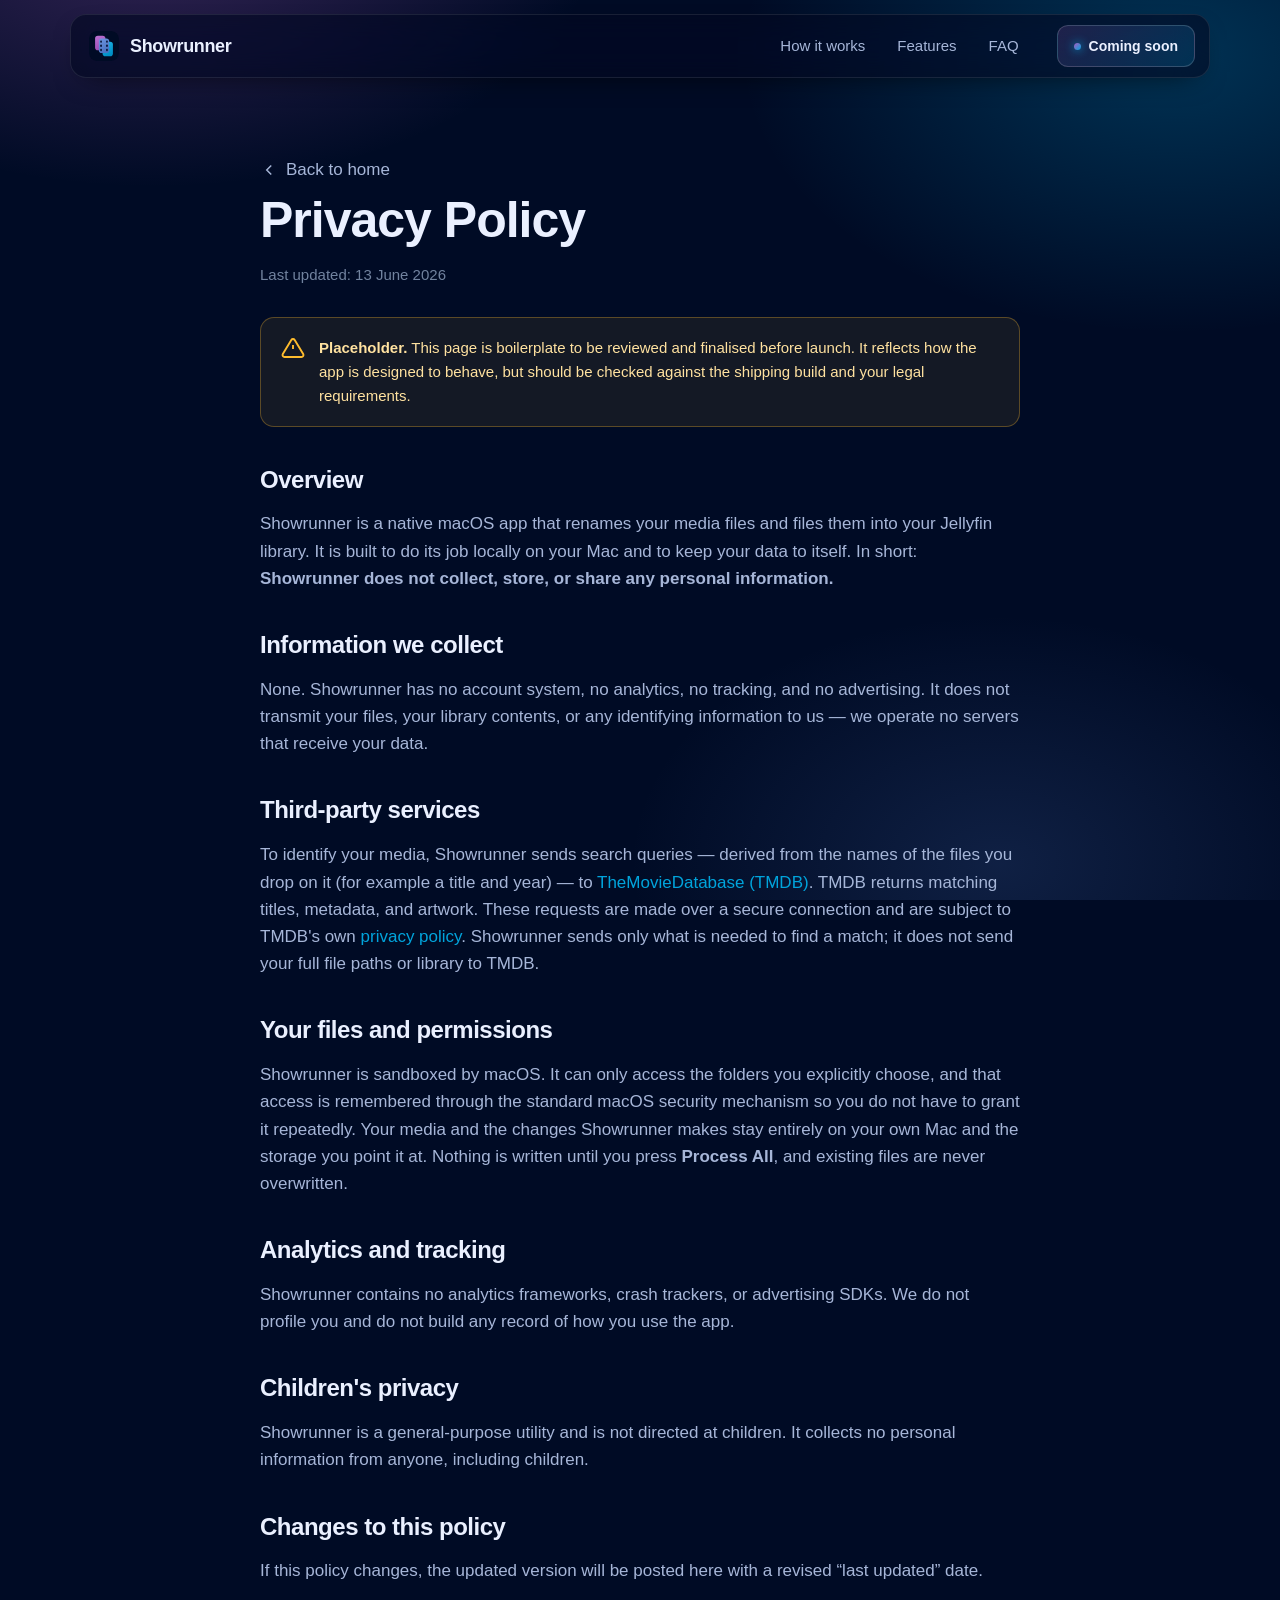
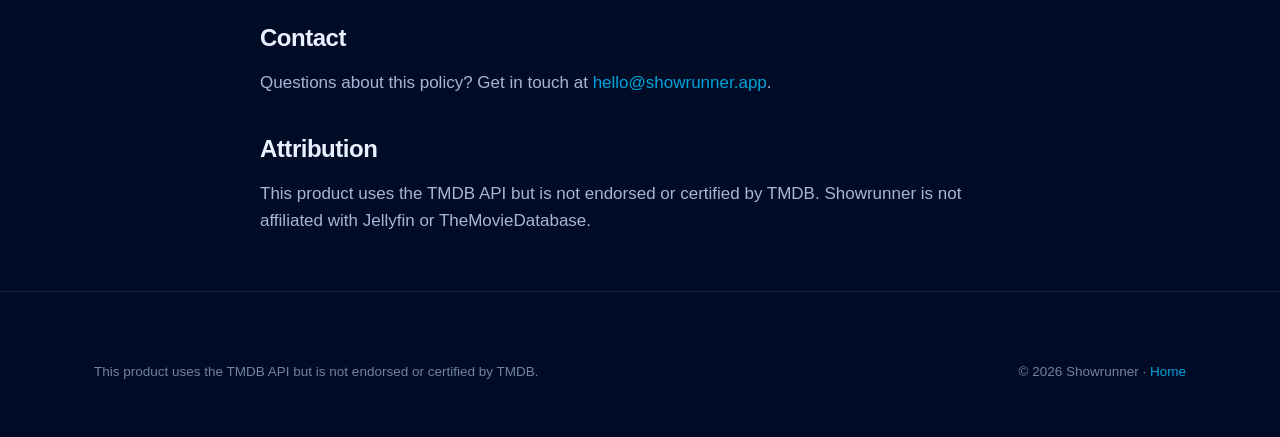
==== privacy.html @ 33395ade "Initial llm output. Full of em dashes and bad copy, but style is good." ====
<!DOCTYPE html>
<html lang="en">
<head>
  <meta charset="UTF-8">
  <meta name="viewport" content="width=device-width, initial-scale=1">
  <title>Privacy Policy — Showrunner</title>
  <meta name="description" content="Showrunner's privacy policy. Showrunner collects no personal data; it sends search queries derived from your filenames to TheMovieDatabase to find matches.">
  <meta name="theme-color" content="#000B25">
  <meta name="robots" content="noindex">
  <link rel="icon" href="assets/favicon.svg" type="image/svg+xml">
  <link rel="stylesheet" href="styles.css">
</head>
<body>

  <!-- ===================== NAV ===================== -->
  <div class="nav-wrap">
    <nav class="nav container" aria-label="Primary">
      <a class="brand" href="index.html"><img src="assets/favicon.svg" alt="">Showrunner</a>
      <div class="nav-links">
        <a href="index.html#how">How it works</a>
        <a href="index.html#features">Features</a>
        <a href="index.html#faq">FAQ</a>
      </div>
      <div class="nav-cta">
        <span class="nav-pill"><span class="dot"></span>Coming soon</span>
      </div>
    </nav>
  </div>

  <main>
    <article class="doc container">
      <a class="back-home" href="index.html"><svg viewBox="0 0 24 24" width="18" height="18" fill="none" stroke="currentColor" stroke-width="2"><path d="M15 18l-6-6 6-6"/></svg>Back to home</a>

      <h1>Privacy Policy</h1>
      <p class="updated">Last updated: 13 June 2026</p>

      <div class="notice">
        <svg viewBox="0 0 24 24"><path d="M12 9v4M12 17h.01M10.3 3.9 1.8 18a2 2 0 0 0 1.7 3h17a2 2 0 0 0 1.7-3L13.7 3.9a2 2 0 0 0-3.4 0z"/></svg>
        <p><strong>Placeholder.</strong> This page is boilerplate to be reviewed and finalised before launch. It reflects how the app is designed to behave, but should be checked against the shipping build and your legal requirements.</p>
      </div>

      <h2>Overview</h2>
      <p>Showrunner is a native macOS app that renames your media files and files them into your Jellyfin library. It is built to do its job locally on your Mac and to keep your data to itself. In short: <strong>Showrunner does not collect, store, or share any personal information.</strong></p>

      <h2>Information we collect</h2>
      <p>None. Showrunner has no account system, no analytics, no tracking, and no advertising. It does not transmit your files, your library contents, or any identifying information to us — we operate no servers that receive your data.</p>

      <h2>Third-party services</h2>
      <p>To identify your media, Showrunner sends search queries — derived from the names of the files you drop on it (for example a title and year) — to <a href="https://www.themoviedb.org" rel="noopener" target="_blank">TheMovieDatabase (TMDB)</a>. TMDB returns matching titles, metadata, and artwork. These requests are made over a secure connection and are subject to TMDB's own <a href="https://www.themoviedb.org/privacy-policy" rel="noopener" target="_blank">privacy policy</a>. Showrunner sends only what is needed to find a match; it does not send your full file paths or library to TMDB.</p>

      <h2>Your files and permissions</h2>
      <p>Showrunner is sandboxed by macOS. It can only access the folders you explicitly choose, and that access is remembered through the standard macOS security mechanism so you do not have to grant it repeatedly. Your media and the changes Showrunner makes stay entirely on your own Mac and the storage you point it at. Nothing is written until you press <strong>Process All</strong>, and existing files are never overwritten.</p>

      <h2>Analytics and tracking</h2>
      <p>Showrunner contains no analytics frameworks, crash trackers, or advertising SDKs. We do not profile you and do not build any record of how you use the app.</p>

      <h2>Children's privacy</h2>
      <p>Showrunner is a general-purpose utility and is not directed at children. It collects no personal information from anyone, including children.</p>

      <h2>Changes to this policy</h2>
      <p>If this policy changes, the updated version will be posted here with a revised “last updated” date.</p>

      <h2>Contact</h2>
      <!-- TODO: replace with your real support address -->
      <p>Questions about this policy? Get in touch at <a href="mailto:hello@showrunner.app">hello@showrunner.app</a>.</p>

      <h2>Attribution</h2>
      <p>This product uses the TMDB API but is not endorsed or certified by TMDB. Showrunner is not affiliated with Jellyfin or TheMovieDatabase.</p>
    </article>
  </main>

  <!-- ===================== FOOTER ===================== -->
  <footer>
    <div class="container">
      <div class="foot-bottom" style="border-top:none;margin-top:0;padding-top:0;">
        <p class="attribution">This product uses the TMDB API but is not endorsed or certified by TMDB.</p>
        <p>© 2026 Showrunner · <a href="index.html">Home</a></p>
      </div>
    </div>
  </footer>

</body>
</html>
---- styles.css ----
/* ==========================================================================
   Showrunner — marketing site styles
   Zero JavaScript. System font stack (no web-font requests).
   Palette is taken from the app icon.
   ========================================================================== */

:root {
  /* Brand */
  --bg:            #000B25;   /* icon background fill */
  --bg-2:          #02123c;   /* lifted panel tone */
  --purple:        #AA5CC3;   /* icon card 1 */
  --blue:          #00A4DC;   /* icon card 2 */
  --periwinkle:    #5580D0;   /* icon film-strip */

  /* Text */
  --text:          #EAF0FF;
  --muted:         #A6B6D8;
  --muted-2:       #71839F;

  /* Surfaces */
  --card:          rgba(255, 255, 255, 0.035);
  --card-2:        rgba(255, 255, 255, 0.06);
  --border:        rgba(255, 255, 255, 0.09);
  --border-bright: rgba(255, 255, 255, 0.17);

  /* Effects */
  --grad:          linear-gradient(135deg, var(--purple) 0%, var(--blue) 100%);
  --grad-soft:     linear-gradient(135deg, rgba(170,92,195,.18), rgba(0,164,220,.18));
  --shadow:        0 24px 60px -20px rgba(0, 0, 0, 0.7);
  --shadow-glow:   0 18px 50px -16px rgba(0, 130, 200, 0.45);

  --radius:        18px;
  --radius-lg:     26px;
  --maxw:          1140px;

  --font: -apple-system, BlinkMacSystemFont, "SF Pro Text", "Segoe UI", Roboto,
          Helvetica, Arial, sans-serif;
  --mono: ui-monospace, "SF Mono", SFMono-Regular, Menlo, Monaco, Consolas,
          "Liberation Mono", monospace;
}

/* --------------------------------------------------------------------------
   Base
   -------------------------------------------------------------------------- */
*, *::before, *::after { box-sizing: border-box; }

html { scroll-behavior: smooth; scroll-padding-top: 92px; -webkit-text-size-adjust: 100%; }

body {
  margin: 0;
  font-family: var(--font);
  color: var(--text);
  background: var(--bg);
  line-height: 1.6;
  font-size: 17px;
  -webkit-font-smoothing: antialiased;
  text-rendering: optimizeLegibility;
  overflow-x: hidden;
}

/* Ambient brand glows fixed behind everything */
body::before {
  content: "";
  position: fixed;
  inset: 0;
  z-index: -1;
  pointer-events: none;
  background:
    radial-gradient(58vw 48vh at 12% -8%,  rgba(170, 92, 195, 0.30), transparent 60%),
    radial-gradient(55vw 50vh at 92%  6%,  rgba(0, 164, 220, 0.26), transparent 62%),
    radial-gradient(48vw 46vh at 78% 96%,  rgba(85, 128, 208, 0.18), transparent 60%),
    var(--bg);
}

img, svg { display: block; max-width: 100%; height: auto; }

a { color: var(--blue); text-decoration: none; }
a:hover { color: #4cc4f0; }

h1, h2, h3 { line-height: 1.12; letter-spacing: -0.02em; font-weight: 700; margin: 0; }

.container { width: 100%; max-width: var(--maxw); margin: 0 auto; padding: 0 24px; }

.eyebrow {
  display: inline-flex; align-items: center; gap: 8px;
  font-size: 13px; font-weight: 600; letter-spacing: 0.08em; text-transform: uppercase;
  color: var(--muted);
  padding: 7px 14px;
  border: 1px solid var(--border);
  border-radius: 100px;
  background: var(--card);
  backdrop-filter: blur(8px);
}
.eyebrow .dot { width: 7px; height: 7px; border-radius: 50%; background: var(--grad); box-shadow: 0 0 12px var(--blue); }

.gradient-text {
  background: var(--grad);
  -webkit-background-clip: text; background-clip: text;
  -webkit-text-fill-color: transparent; color: transparent;
}

/* --------------------------------------------------------------------------
   Buttons & badges
   -------------------------------------------------------------------------- */
.btn {
  display: inline-flex; align-items: center; gap: 9px;
  font: inherit; font-weight: 600; font-size: 16px;
  padding: 13px 22px; border-radius: 13px;
  border: 1px solid var(--border-bright);
  background: var(--card-2); color: var(--text);
  cursor: pointer; transition: transform .15s ease, border-color .15s ease, background .15s ease;
}
.btn:hover { transform: translateY(-2px); border-color: var(--border-bright); background: rgba(255,255,255,.1); color: var(--text); }
.btn-ghost { background: transparent; }

/* Mac App Store coming-soon badge */
.appstore {
  display: inline-flex; align-items: center; gap: 12px;
  padding: 11px 20px 11px 18px;
  border-radius: 15px;
  border: 1px solid var(--border-bright);
  background: linear-gradient(180deg, rgba(255,255,255,.10), rgba(255,255,255,.03));
  box-shadow: var(--shadow), inset 0 1px 0 rgba(255,255,255,.12);
  position: relative;
}
.appstore .apple { width: 26px; height: 26px; fill: var(--text); flex: none; }
.appstore .lines { display: flex; flex-direction: column; line-height: 1.18; text-align: left; }
.appstore .lines small { font-size: 11.5px; color: var(--muted); letter-spacing: .02em; }
.appstore .lines strong { font-size: 19px; font-weight: 600; letter-spacing: -0.01em; }
.appstore .soon {
  position: absolute; top: -10px; right: -10px;
  font-size: 10.5px; font-weight: 700; letter-spacing: .06em; text-transform: uppercase;
  color: #fff; padding: 4px 9px; border-radius: 100px;
  background: var(--grad); box-shadow: 0 6px 16px -4px rgba(0,164,220,.7);
}

/* --------------------------------------------------------------------------
   Navigation
   -------------------------------------------------------------------------- */
.nav-wrap { position: sticky; top: 0; z-index: 50; }
.nav {
  margin: 14px auto; max-width: var(--maxw);
  display: flex; align-items: center; gap: 18px;
  padding: 10px 14px 10px 18px;
  border: 1px solid var(--border);
  border-radius: 16px;
  background: rgba(2, 9, 30, 0.62);
  backdrop-filter: blur(18px) saturate(140%);
  box-shadow: 0 10px 30px -16px rgba(0,0,0,.8);
}
.brand { display: inline-flex; align-items: center; gap: 11px; font-weight: 700; letter-spacing: -0.02em; font-size: 18px; color: var(--text); }
.brand img { width: 30px; height: 30px; border-radius: 8px; }
.nav-links { display: flex; align-items: center; gap: 4px; margin-left: auto; }
.nav-links a {
  color: var(--muted); font-weight: 500; font-size: 15px;
  padding: 8px 14px; border-radius: 10px; transition: color .15s, background .15s;
}
.nav-links a:hover { color: var(--text); background: var(--card); }
.nav-cta { margin-left: 6px; }
.nav-pill {
  display: inline-flex; align-items: center; gap: 8px;
  font-size: 14px; font-weight: 600; color: var(--text);
  padding: 9px 16px; border-radius: 11px;
  border: 1px solid var(--border-bright);
  background: var(--grad-soft);
}
.nav-pill .dot { width: 7px; height: 7px; border-radius: 50%; background: var(--grad); box-shadow: 0 0 10px var(--blue); }

/* --------------------------------------------------------------------------
   Sections
   -------------------------------------------------------------------------- */
section { padding: 96px 0; }
.section-head { max-width: 720px; margin: 0 auto 56px; text-align: center; }
.section-head h2 { font-size: clamp(30px, 4.2vw, 46px); margin: 18px 0 16px; }
.section-head p { color: var(--muted); font-size: 19px; margin: 0; }

/* --------------------------------------------------------------------------
   Hero
   -------------------------------------------------------------------------- */
.hero { padding: 70px 0 84px; }
.hero-grid { display: grid; grid-template-columns: 1.05fr 0.95fr; gap: 56px; align-items: center; }
.hero h1 { font-size: clamp(40px, 6vw, 70px); letter-spacing: -0.035em; margin: 22px 0 0; }
.hero .lead { color: var(--muted); font-size: 20px; margin: 22px 0 0; max-width: 560px; }
.hero-cta { display: flex; align-items: center; gap: 18px; flex-wrap: wrap; margin-top: 36px; }
.hero-meta { display: flex; flex-wrap: wrap; gap: 10px 22px; margin-top: 34px; color: var(--muted-2); font-size: 14.5px; font-weight: 500; }
.hero-meta span { display: inline-flex; align-items: center; gap: 8px; }
.hero-meta svg { width: 16px; height: 16px; stroke: var(--periwinkle); fill: none; stroke-width: 2; }

.hero-art { position: relative; display: grid; place-items: center; }
.hero-art .glow {
  position: absolute; width: 86%; aspect-ratio: 1; border-radius: 50%;
  background: radial-gradient(circle, rgba(0,164,220,.45), rgba(170,92,195,.32) 45%, transparent 70%);
  filter: blur(36px); z-index: 0;
}
.hero-art img { position: relative; z-index: 1; width: min(420px, 84%); animation: float 7s ease-in-out infinite; filter: drop-shadow(0 40px 70px rgba(0,0,0,.55)); }

@keyframes float { 0%,100% { transform: translateY(-10px); } 50% { transform: translateY(10px); } }

/* --------------------------------------------------------------------------
   Pitch band
   -------------------------------------------------------------------------- */
.pitch { padding: 28px 0 70px; }
.pitch p {
  max-width: 920px; margin: 0 auto; text-align: center;
  font-size: clamp(23px, 3vw, 33px); font-weight: 600; line-height: 1.32; letter-spacing: -0.02em;
  color: var(--text);
}
.pitch .muted { color: var(--muted-2); font-weight: 500; }

/* --------------------------------------------------------------------------
   Steps (how it works)
   -------------------------------------------------------------------------- */
.steps { display: grid; grid-template-columns: repeat(3, 1fr); gap: 22px; }
.step {
  position: relative; padding: 30px 26px 28px;
  background: var(--card); border: 1px solid var(--border); border-radius: var(--radius);
}
.step .num {
  display: inline-grid; place-items: center; width: 46px; height: 46px; border-radius: 13px;
  font-weight: 700; font-size: 18px; color: #fff; margin-bottom: 18px;
  background: var(--grad-soft); border: 1px solid var(--border-bright);
}
.step h3 { font-size: 21px; margin-bottom: 9px; }
.step p { color: var(--muted); margin: 0; font-size: 16px; }

/* --------------------------------------------------------------------------
   Transformation showcase
   -------------------------------------------------------------------------- */
.xform { display: grid; gap: 20px; max-width: 920px; margin: 0 auto; }
.xform-card {
  background: var(--card); border: 1px solid var(--border); border-radius: var(--radius-lg);
  padding: 26px; box-shadow: var(--shadow);
}
.xform-card .tag { font-size: 13px; font-weight: 600; letter-spacing: .06em; text-transform: uppercase; color: var(--muted-2); margin-bottom: 16px; }
.xform-flow { display: grid; grid-template-columns: 1fr auto 1fr; gap: 18px; align-items: center; }
.file {
  font-family: var(--mono); font-size: 14px; line-height: 1.55;
  padding: 16px 18px; border-radius: 13px; border: 1px solid var(--border);
  background: rgba(0,0,0,.32); color: var(--muted); word-break: break-all;
}
.file.out { background: linear-gradient(180deg, rgba(0,164,220,.07), rgba(170,92,195,.05)); border-color: var(--border-bright); color: var(--text); }
.file .path { color: var(--muted-2); }
.file b { color: var(--text); font-weight: 600; }
.tok-year { color: var(--blue); }
.tok-id   { color: var(--purple); }
.tok-ep   { color: var(--periwinkle); }
.arrow { display: grid; place-items: center; width: 44px; height: 44px; border-radius: 50%; background: var(--grad); color: #fff; box-shadow: var(--shadow-glow); flex: none; }
.arrow svg { width: 22px; height: 22px; stroke: #fff; fill: none; stroke-width: 2.4; }

/* --------------------------------------------------------------------------
   Features grid
   -------------------------------------------------------------------------- */
.features { display: grid; grid-template-columns: repeat(3, 1fr); gap: 22px; }
.feature {
  padding: 30px 26px; border-radius: var(--radius);
  background: var(--card); border: 1px solid var(--border);
  transition: transform .18s ease, border-color .18s ease, background .18s ease;
}
.feature:hover { transform: translateY(-4px); border-color: var(--border-bright); background: var(--card-2); }
.feature .ico {
  width: 50px; height: 50px; border-radius: 13px; display: grid; place-items: center; margin-bottom: 18px;
  background: var(--grad-soft); border: 1px solid var(--border-bright);
}
.feature .ico svg { width: 25px; height: 25px; stroke: var(--text); fill: none; stroke-width: 1.9; stroke-linecap: round; stroke-linejoin: round; }
.feature h3 { font-size: 20px; margin-bottom: 9px; }
.feature p { color: var(--muted); margin: 0; font-size: 16px; }

/* --------------------------------------------------------------------------
   App window mockup (CSS "screenshot")
   -------------------------------------------------------------------------- */
.shot-wrap { max-width: 980px; margin: 0 auto; position: relative; }
.shot-wrap::before {
  content: ""; position: absolute; inset: -8% -4% 0; z-index: 0;
  background: radial-gradient(60% 60% at 50% 10%, rgba(0,164,220,.25), transparent 70%);
  filter: blur(30px);
}
.window {
  position: relative; z-index: 1;
  border-radius: 16px; overflow: hidden;
  border: 1px solid var(--border-bright);
  background: rgba(6, 14, 38, 0.86);
  box-shadow: 0 50px 120px -30px rgba(0,0,0,.85), inset 0 1px 0 rgba(255,255,255,.08);
  backdrop-filter: blur(10px);
}
.titlebar { display: flex; align-items: center; gap: 14px; padding: 14px 18px; border-bottom: 1px solid var(--border); background: rgba(255,255,255,.025); }
.traffic { display: flex; gap: 8px; }
.traffic i { width: 12px; height: 12px; border-radius: 50%; display: block; }
.traffic .r { background: #ff5f57; } .traffic .y { background: #febc2e; } .traffic .g { background: #28c840; }
.titlebar .title { font-size: 14px; font-weight: 600; color: var(--muted); }
.titlebar .process { margin-left: auto; font-size: 13.5px; font-weight: 600; color: #fff; padding: 7px 15px; border-radius: 9px; background: var(--grad); box-shadow: var(--shadow-glow); }
.win-body { display: grid; grid-template-columns: 1fr; gap: 12px; padding: 18px; }
.queue-row { display: grid; grid-template-columns: 46px 1fr auto; gap: 15px; align-items: center; padding: 14px; border-radius: 13px; background: var(--card); border: 1px solid var(--border); }
.poster { width: 46px; height: 68px; border-radius: 7px; background: var(--grad); position: relative; overflow: hidden; flex: none; box-shadow: 0 6px 16px -6px rgba(0,0,0,.6); }
.poster.b2 { background: linear-gradient(150deg, var(--blue), var(--periwinkle)); }
.poster.b3 { background: linear-gradient(150deg, var(--periwinkle), var(--purple)); }
.poster::after { content: ""; position: absolute; inset: 0; background: linear-gradient(180deg, rgba(255,255,255,.22), transparent 45%); }
.qmeta .qtitle { font-weight: 600; font-size: 16px; color: var(--text); }
.qmeta .qpath { font-family: var(--mono); font-size: 12.5px; color: var(--muted-2); margin-top: 4px; word-break: break-all; }
.qmeta .qpath b { color: var(--periwinkle); font-weight: 600; }
.pill { font-size: 12px; font-weight: 600; padding: 5px 11px; border-radius: 100px; white-space: nowrap; }
.pill.ready { color: #7ef0c0; background: rgba(40, 200, 120, .12); border: 1px solid rgba(40,200,120,.3); }
.pill.match { color: #7fd6ff; background: rgba(0,164,220,.13); border: 1px solid rgba(0,164,220,.32); }
.artwork-strip { display: flex; gap: 10px; padding: 14px; border-radius: 13px; background: var(--card); border: 1px solid var(--border); align-items: center; }
.artwork-strip .lbl { font-size: 12.5px; font-weight: 600; color: var(--muted-2); text-transform: uppercase; letter-spacing: .05em; margin-right: 4px; }
.art-thumb { height: 54px; border-radius: 7px; flex: none; box-shadow: 0 6px 14px -6px rgba(0,0,0,.6); }
.art-thumb.poster-t { width: 38px; background: var(--grad); }
.art-thumb.back-t { width: 96px; background: linear-gradient(120deg, var(--blue), var(--purple)); }
.art-thumb.logo-t { width: 70px; background: rgba(255,255,255,.07); border: 1px dashed var(--border-bright); display: grid; place-items: center; color: var(--muted); font-size: 12px; font-weight: 600; }

/* --------------------------------------------------------------------------
   Requirements band
   -------------------------------------------------------------------------- */
.reqs { padding: 0 0 96px; }
.reqs-inner {
  max-width: var(--maxw); margin: 0 auto;
  display: grid; grid-template-columns: repeat(3, 1fr); gap: 20px;
  padding: 36px; border-radius: var(--radius-lg);
  background: var(--grad-soft); border: 1px solid var(--border);
}
.req { display: flex; gap: 14px; align-items: flex-start; }
.req svg { width: 26px; height: 26px; stroke: var(--text); fill: none; stroke-width: 1.8; flex: none; margin-top: 2px; }
.req h4 { margin: 0 0 3px; font-size: 17px; }
.req p { margin: 0; color: var(--muted); font-size: 15px; }

/* --------------------------------------------------------------------------
   FAQ (zero-JS via <details>)
   -------------------------------------------------------------------------- */
.faq { max-width: 820px; margin: 0 auto; display: grid; gap: 12px; }
.faq details {
  border: 1px solid var(--border); border-radius: 14px; background: var(--card); overflow: hidden;
}
.faq details[open] { border-color: var(--border-bright); background: var(--card-2); }
.faq summary {
  list-style: none; cursor: pointer; padding: 20px 22px;
  font-weight: 600; font-size: 17.5px; display: flex; align-items: center; justify-content: space-between; gap: 16px;
}
.faq summary::-webkit-details-marker { display: none; }
.faq summary .chev { width: 20px; height: 20px; flex: none; transition: transform .2s ease; stroke: var(--muted); fill: none; stroke-width: 2; }
.faq details[open] summary .chev { transform: rotate(180deg); }
.faq .answer { padding: 0 22px 20px; color: var(--muted); font-size: 16px; }

/* --------------------------------------------------------------------------
   Footer
   -------------------------------------------------------------------------- */
footer { border-top: 1px solid var(--border); padding: 56px 0 40px; }
.foot-grid { display: flex; flex-wrap: wrap; gap: 28px 48px; justify-content: space-between; align-items: flex-start; }
.foot-brand { max-width: 320px; }
.foot-brand .brand { margin-bottom: 12px; }
.foot-brand p { color: var(--muted-2); font-size: 15px; margin: 0; }
.foot-links { display: flex; gap: 40px; flex-wrap: wrap; }
.foot-col h5 { margin: 0 0 12px; font-size: 13px; letter-spacing: .06em; text-transform: uppercase; color: var(--muted-2); font-weight: 600; }
.foot-col a, .foot-col span { display: block; color: var(--muted); font-size: 15px; padding: 4px 0; }
.foot-col a:hover { color: var(--text); }
.foot-bottom {
  margin-top: 44px; padding-top: 26px; border-top: 1px solid var(--border);
  display: flex; flex-wrap: wrap; gap: 12px 24px; justify-content: space-between; align-items: center;
  color: var(--muted-2); font-size: 13.5px;
}
.attribution { max-width: 640px; line-height: 1.5; }

/* --------------------------------------------------------------------------
   Privacy / content page
   -------------------------------------------------------------------------- */
.doc { max-width: 760px; margin: 0 auto; padding: 64px 0 40px; }
.doc h1 { font-size: clamp(34px, 5vw, 50px); margin-bottom: 10px; }
.doc .updated { color: var(--muted-2); font-size: 15px; margin-bottom: 30px; }
.doc h2 { font-size: 24px; margin: 40px 0 12px; }
.doc p, .doc li { color: var(--muted); font-size: 17px; }
.doc ul { padding-left: 22px; }
.doc li { margin-bottom: 8px; }
.notice {
  display: flex; gap: 14px; align-items: flex-start;
  padding: 18px 20px; border-radius: 14px; margin: 8px 0 8px;
  background: rgba(254, 188, 46, .08); border: 1px solid rgba(254, 188, 46, .3);
}
.notice svg { width: 24px; height: 24px; stroke: #febc2e; fill: none; stroke-width: 1.9; flex: none; }
.notice p { margin: 0; color: #ffe2a0; font-size: 15px; }
.back-home { display: inline-flex; align-items: center; gap: 8px; margin-bottom: 8px; color: var(--muted); font-weight: 500; }
.back-home:hover { color: var(--text); }

/* --------------------------------------------------------------------------
   Responsive
   -------------------------------------------------------------------------- */
@media (max-width: 900px) {
  .hero { padding: 32px 0 60px; }
  .hero-grid { grid-template-columns: 1fr; gap: 24px; text-align: center; }
  .hero .lead { margin-left: auto; margin-right: auto; }
  .hero-cta, .hero-meta { justify-content: center; }
  .hero-art { order: -1; }
  .hero-art img { width: min(248px, 60%); }
  .steps, .features, .reqs-inner { grid-template-columns: 1fr 1fr; }
}
@media (max-width: 760px) {
  .nav-links { display: none; }
  section { padding: 72px 0; }
  .xform-flow { grid-template-columns: 1fr; }
  .arrow { transform: rotate(90deg); margin: 2px auto; }
}
@media (max-width: 560px) {
  body { font-size: 16px; }
  .steps, .features, .reqs-inner { grid-template-columns: 1fr; }
  .hero-cta { flex-direction: column; align-items: stretch; }
  .appstore { justify-content: center; }
  .win-body .artwork-strip { flex-wrap: wrap; }
}

/* Respect reduced-motion */
@media (prefers-reduced-motion: reduce) {
  * { animation: none !important; scroll-behavior: auto !important; transition: none !important; }
}
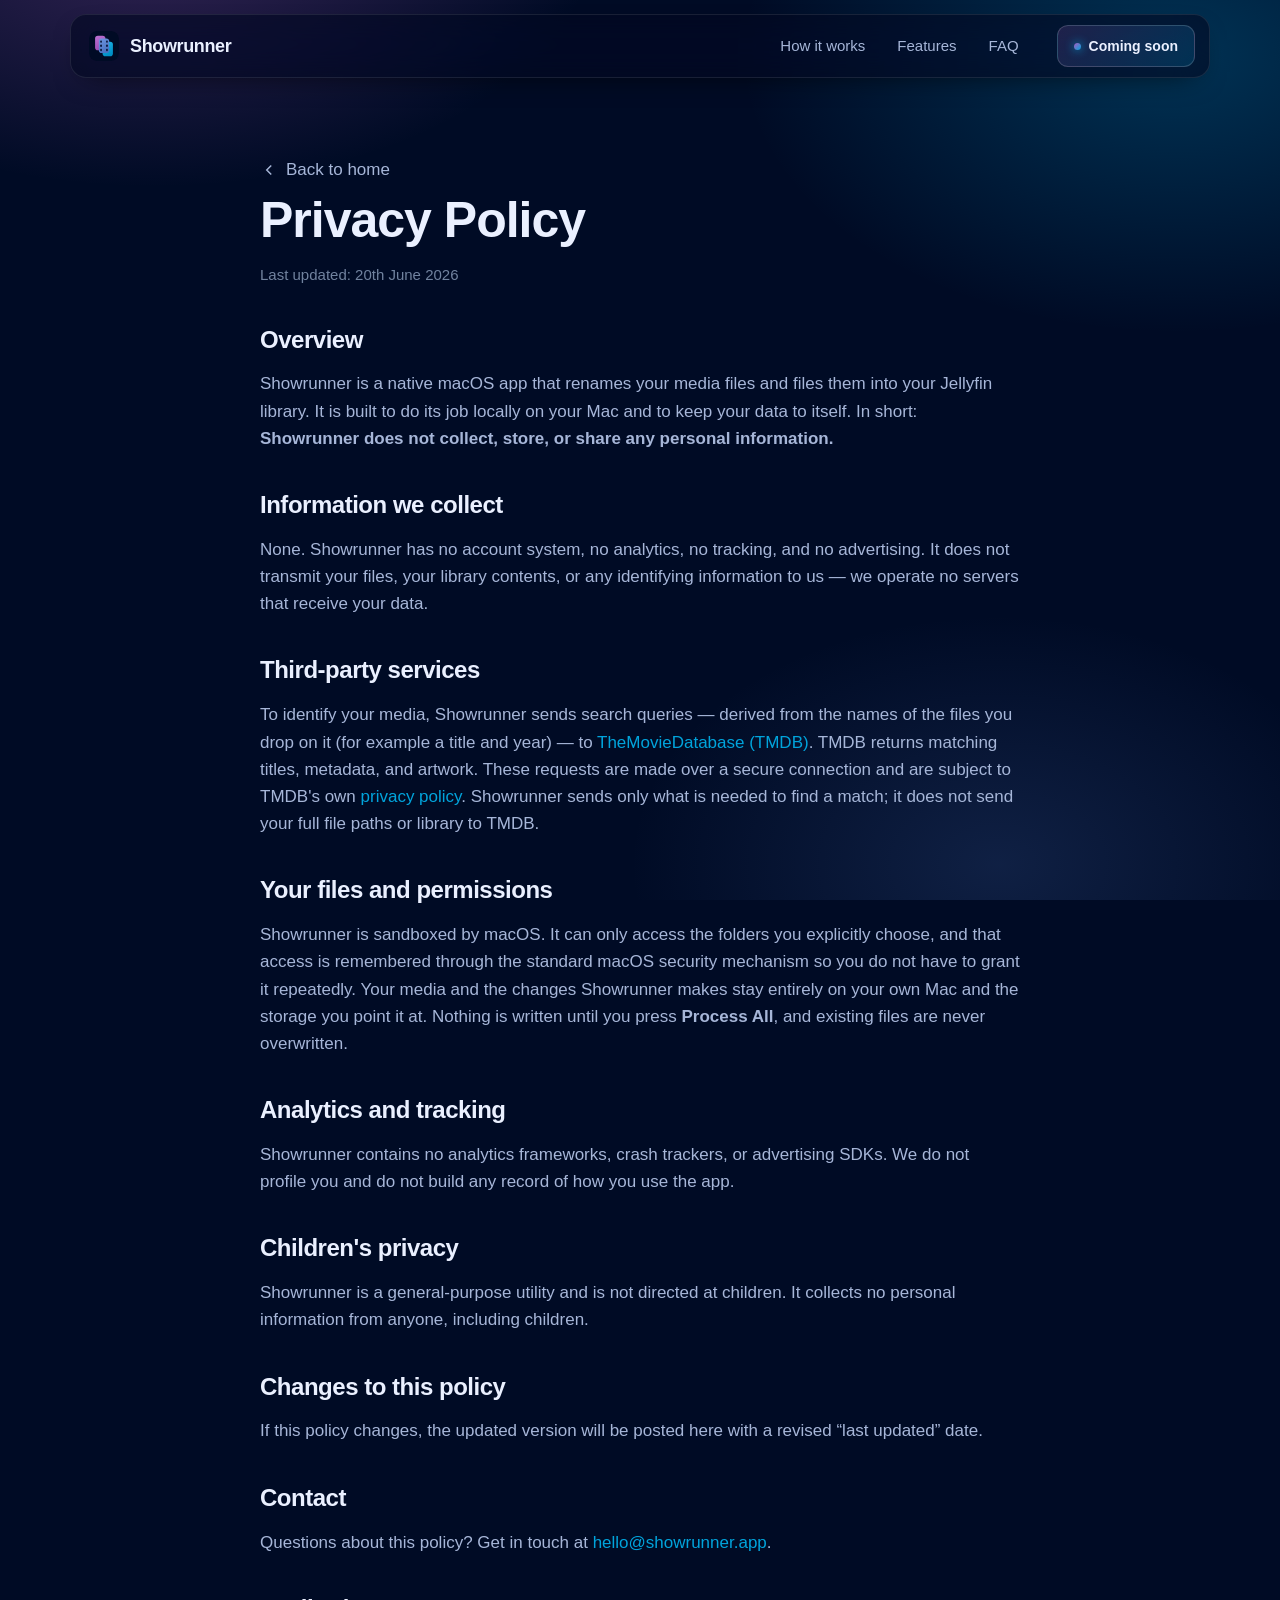
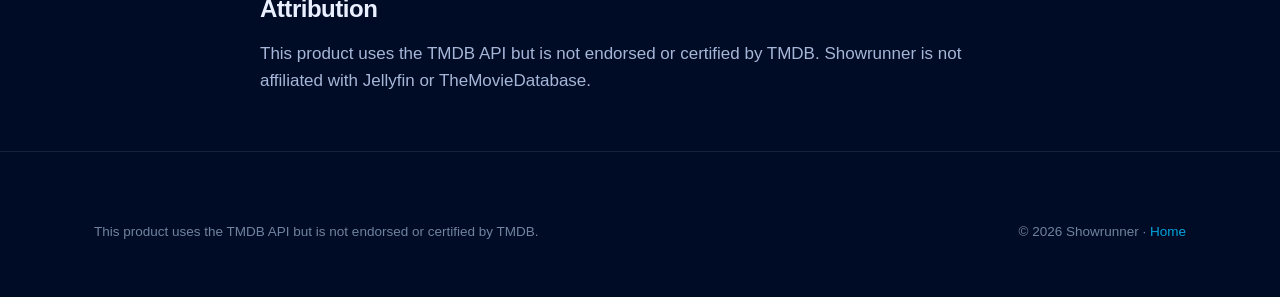
==== commit 28cdc7dc: "Quick wording pass to remove em dashes, add Notice banner on index." ====
--- a/privacy.html
+++ b/privacy.html
@@ -32,12 +32,7 @@
       <a class="back-home" href="index.html"><svg viewBox="0 0 24 24" width="18" height="18" fill="none" stroke="currentColor" stroke-width="2"><path d="M15 18l-6-6 6-6"/></svg>Back to home</a>
 
       <h1>Privacy Policy</h1>
-      <p class="updated">Last updated: 13 June 2026</p>
-
-      <div class="notice">
-        <svg viewBox="0 0 24 24"><path d="M12 9v4M12 17h.01M10.3 3.9 1.8 18a2 2 0 0 0 1.7 3h17a2 2 0 0 0 1.7-3L13.7 3.9a2 2 0 0 0-3.4 0z"/></svg>
-        <p><strong>Placeholder.</strong> This page is boilerplate to be reviewed and finalised before launch. It reflects how the app is designed to behave, but should be checked against the shipping build and your legal requirements.</p>
-      </div>
+      <p class="updated">Last updated: 20th June 2026</p>
 
       <h2>Overview</h2>
       <p>Showrunner is a native macOS app that renames your media files and files them into your Jellyfin library. It is built to do its job locally on your Mac and to keep your data to itself. In short: <strong>Showrunner does not collect, store, or share any personal information.</strong></p>
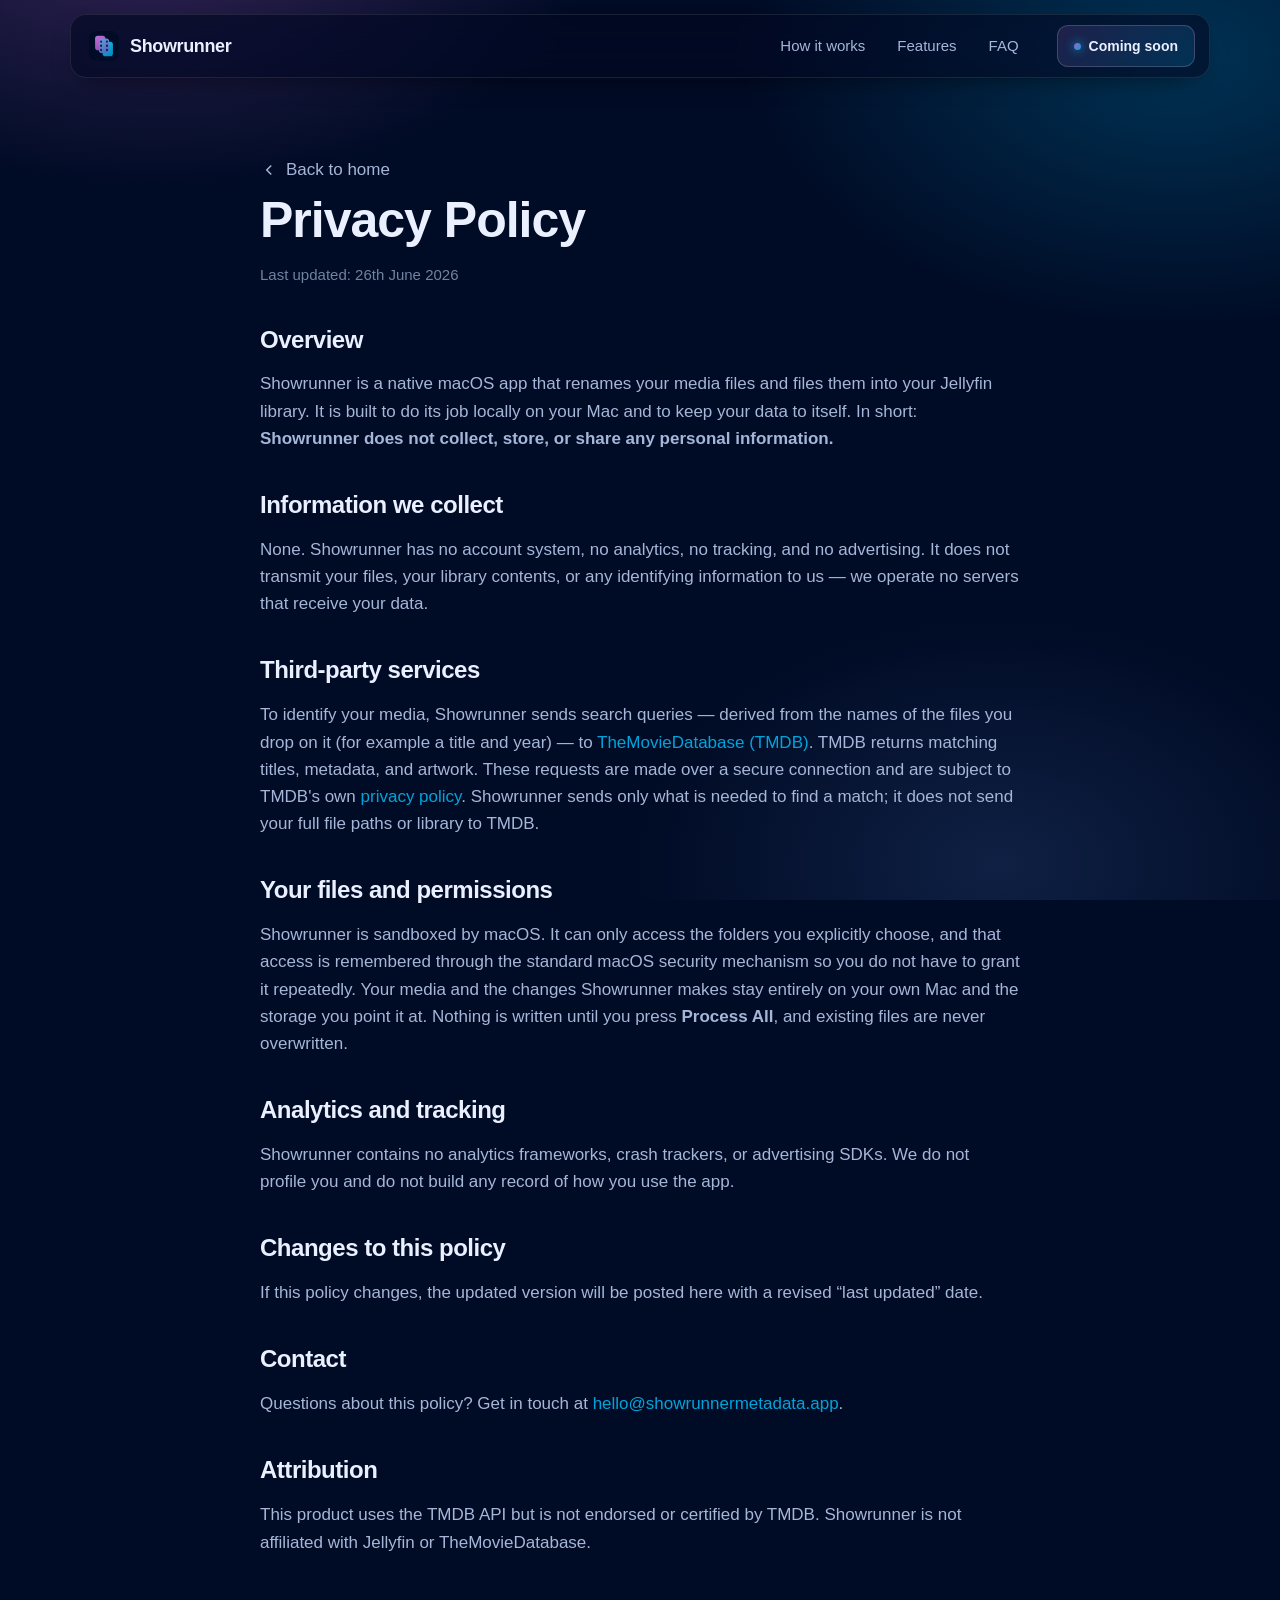
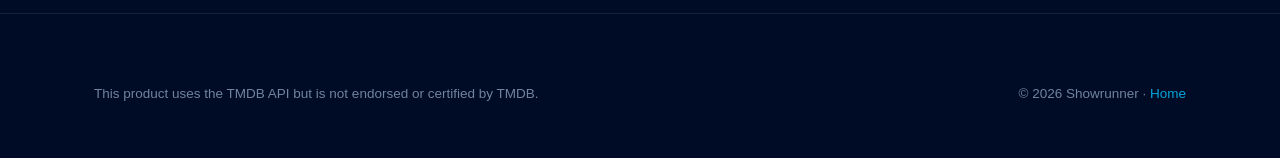
==== commit ee4b263c: "Small wording changes ; remove Children's Privacy section - unnecessary ; Add hello@showrunner email" ====
--- a/privacy.html
+++ b/privacy.html
@@ -32,7 +32,7 @@
       <a class="back-home" href="index.html"><svg viewBox="0 0 24 24" width="18" height="18" fill="none" stroke="currentColor" stroke-width="2"><path d="M15 18l-6-6 6-6"/></svg>Back to home</a>
 
       <h1>Privacy Policy</h1>
-      <p class="updated">Last updated: 20th June 2026</p>
+      <p class="updated">Last updated: 26th June 2026</p>
 
       <h2>Overview</h2>
       <p>Showrunner is a native macOS app that renames your media files and files them into your Jellyfin library. It is built to do its job locally on your Mac and to keep your data to itself. In short: <strong>Showrunner does not collect, store, or share any personal information.</strong></p>
@@ -49,15 +49,11 @@
       <h2>Analytics and tracking</h2>
       <p>Showrunner contains no analytics frameworks, crash trackers, or advertising SDKs. We do not profile you and do not build any record of how you use the app.</p>
 
-      <h2>Children's privacy</h2>
-      <p>Showrunner is a general-purpose utility and is not directed at children. It collects no personal information from anyone, including children.</p>
-
       <h2>Changes to this policy</h2>
       <p>If this policy changes, the updated version will be posted here with a revised “last updated” date.</p>
 
       <h2>Contact</h2>
-      <!-- TODO: replace with your real support address -->
-      <p>Questions about this policy? Get in touch at <a href="mailto:hello@showrunner.app">hello@showrunner.app</a>.</p>
+      <p>Questions about this policy? Get in touch at <a href="mailto:hello@showrunnermetadata.app">hello@showrunnermetadata.app</a>.</p>
 
       <h2>Attribution</h2>
       <p>This product uses the TMDB API but is not endorsed or certified by TMDB. Showrunner is not affiliated with Jellyfin or TheMovieDatabase.</p>
